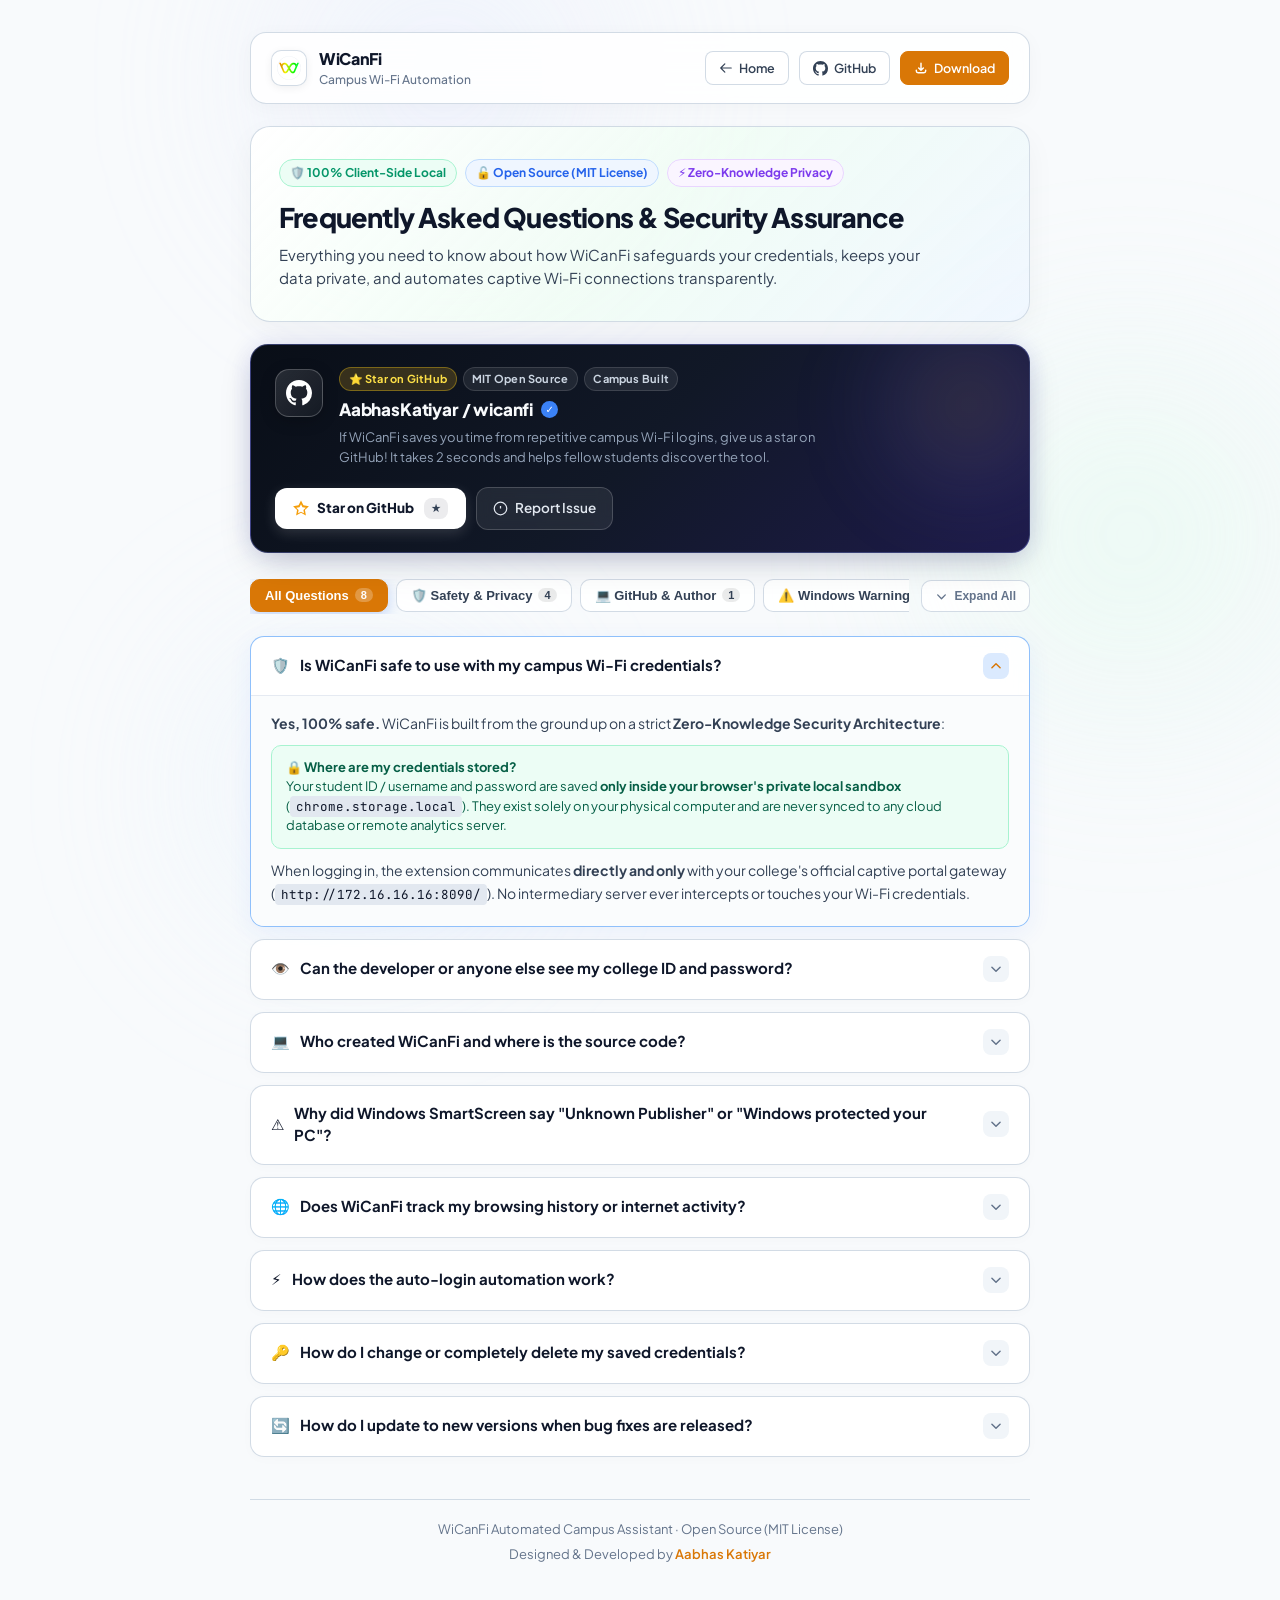
==== site/faq.html @ 965ff5bf "chore: initialize WiCanFi public showcase release and documentation" ====
<!DOCTYPE html>
<html lang="en">
<head>
  <meta charset="UTF-8">
  <meta name="viewport" content="width=device-width, initial-scale=1.0">
  <title>WiCanFi — FAQ & Security Assurance</title>
  <link rel="preconnect" href="https://fonts.googleapis.com">
  <link rel="preconnect" href="https://fonts.gstatic.com" crossorigin>
  <link href="https://fonts.googleapis.com/css2?family=Plus+Jakarta+Sans:wght@400;500;600;700;800&family=JetBrains+Mono:wght@500;600;700&display=swap" rel="stylesheet">
  <style>
    /* ─── WiCanFi Design Tokens ─────────────────────────────────────────── */
    :root {
      --bg-page: #f8fafc;
      --glass-card: rgba(255, 255, 255, 0.92);
      --glass-card-hover: rgba(255, 255, 255, 0.98);
      --border-subtle: rgba(203, 213, 225, 0.85);
      --border-highlight: rgba(148, 163, 184, 0.85);

      --text-main: #0f172a;
      --text-secondary: #334155;
      --text-muted: #64748b;
      --text-accent: #d97706;

      --accent-blue: #d97706;
      --accent-blue-hover: #b45309;
      --accent-emerald: #059669;
      --accent-emerald-light: #ecfdf5;
      --accent-emerald-border: #a7f3d0;
      
      --accent-amber: #d97706;
      --accent-amber-light: #fffbeb;
      --accent-amber-border: #fde68a;

      --font-sans: 'Plus Jakarta Sans', system-ui, -apple-system, sans-serif;
      --font-mono: 'JetBrains Mono', monospace;

      --ease-spring: cubic-bezier(0.16, 1, 0.3, 1);
      --ease-smooth: cubic-bezier(0.4, 0, 0.2, 1);
    }

    * {
      box-sizing: border-box;
      margin: 0;
      padding: 0;
    }

    body {
      font-family: var(--font-sans);
      background-color: var(--bg-page);
      color: var(--text-main);
      min-height: 100vh;
      position: relative;
      overflow-x: hidden;
      -webkit-font-smoothing: antialiased;
      line-height: 1.5;
    }

    /* Ambient Lighting Mesh */
    .ambient-glow {
      position: fixed;
      border-radius: 50%;
      filter: blur(90px);
      pointer-events: none;
      z-index: 0;
      opacity: 0.6;
    }

    .glow-top {
      width: 500px;
      height: 400px;
      top: -120px;
      left: 15%;
      background: radial-gradient(circle, rgba(224, 231, 255, 0.9) 0%, transparent 70%);
    }

    .glow-center {
      width: 540px;
      height: 440px;
      top: 35%;
      right: -120px;
      background: radial-gradient(circle, rgba(209, 250, 229, 0.75) 0%, transparent 70%);
    }

    .glow-bottom {
      width: 450px;
      height: 350px;
      bottom: -60px;
      left: 10%;
      background: radial-gradient(circle, rgba(224, 242, 254, 0.8) 0%, transparent 70%);
    }

    /* Main Container Shell */
    .faq-shell {
      position: relative;
      z-index: 1;
      max-width: 820px;
      margin: 0 auto;
      padding: 32px 20px 80px;
      display: flex;
      flex-direction: column;
      gap: 22px;
    }

    /* Glass Header */
    .glass-header {
      display: flex;
      align-items: center;
      justify-content: space-between;
      padding: 14px 20px;
      background: rgba(255, 255, 255, 0.85);
      backdrop-filter: blur(16px);
      -webkit-backdrop-filter: blur(16px);
      border: 1px solid var(--border-subtle);
      border-radius: 16px;
      box-shadow: 0 4px 20px rgba(0, 0, 0, 0.03);
    }

    .brand {
      display: flex;
      align-items: center;
      gap: 12px;
      text-decoration: none;
      color: inherit;
    }

    .logo-wrapper {
      position: relative;
      width: 36px;
      height: 36px;
      border-radius: 10px;
      background: #ffffff;
      padding: 5px;
      box-shadow: 0 2px 8px rgba(0, 0, 0, 0.06);
      border: 1px solid var(--border-subtle);
      display: flex;
      align-items: center;
      justify-content: center;
    }

    .logo-wrapper img {
      width: 100%;
      height: 100%;
      object-fit: contain;
    }

    .brand-title {
      font-size: 16px;
      font-weight: 800;
      color: var(--text-main);
      letter-spacing: -0.02em;
    }

    .brand-sub {
      font-size: 12px;
      color: var(--text-muted);
      font-weight: 500;
    }

    .header-links {
      display: flex;
      align-items: center;
      gap: 10px;
    }

    .header-btn {
      display: inline-flex;
      align-items: center;
      gap: 6px;
      padding: 7px 13px;
      border-radius: 8px;
      font-size: 12.5px;
      font-weight: 600;
      text-decoration: none;
      transition: all 0.2s var(--ease-smooth);
      background: #ffffff;
      color: var(--text-secondary);
      border: 1px solid var(--border-subtle);
    }

    .header-btn:hover {
      background: #f1f5f9;
      color: var(--text-main);
      border-color: var(--border-highlight);
    }

    .header-btn-primary {
      background: var(--accent-blue);
      color: #ffffff;
      border-color: var(--accent-blue);
    }

    .header-btn-primary:hover {
      background: var(--accent-blue-hover);
      color: #ffffff;
      border-color: var(--accent-blue-hover);
    }

    /* Hero Banner */
    .hero-banner {
      background: linear-gradient(135deg, rgba(255, 255, 255, 0.95) 0%, rgba(240, 253, 244, 0.85) 50%, rgba(239, 246, 255, 0.9) 100%);
      border: 1.5px solid var(--border-subtle);
      border-radius: 20px;
      padding: 32px 28px;
      box-shadow: 0 10px 30px rgba(0, 0, 0, 0.04);
      position: relative;
      overflow: hidden;
    }

    .hero-badge-row {
      display: flex;
      flex-wrap: wrap;
      gap: 8px;
      margin-bottom: 14px;
    }

    .pill-badge {
      display: inline-flex;
      align-items: center;
      gap: 5px;
      font-size: 12px;
      font-weight: 700;
      padding: 4px 10px;
      border-radius: 9999px;
    }

    .pill-emerald {
      background: var(--accent-emerald-light);
      color: var(--accent-emerald);
      border: 1px solid var(--accent-emerald-border);
    }

    .pill-blue {
      background: #eff6ff;
      color: #2563eb;
      border: 1px solid #bfdbfe;
    }

    .pill-purple {
      background: #faf5ff;
      color: #7c3aed;
      border: 1px solid #e9d5ff;
    }

    .hero-title {
      font-size: 27px;
      font-weight: 800;
      letter-spacing: -0.03em;
      color: var(--text-main);
      margin-bottom: 8px;
      line-height: 1.25;
    }

    .hero-desc {
      font-size: 15px;
      color: var(--text-secondary);
      line-height: 1.55;
      max-width: 660px;
    }

    /* Elevated GitHub Star Showcase Card (Top Position) */
    .github-star-card {
      position: relative;
      background: linear-gradient(135deg, #090e17 0%, #111827 50%, #1e1b4b 100%);
      color: #ffffff;
      border-radius: 18px;
      padding: 22px 24px;
      border: 1px solid rgba(129, 140, 248, 0.35);
      box-shadow: 0 12px 35px -8px rgba(15, 23, 42, 0.25), 0 0 24px rgba(99, 102, 241, 0.12);
      overflow: hidden;
      transition: all 0.3s var(--ease-smooth);
    }

    .github-star-card:hover {
      border-color: rgba(165, 180, 252, 0.55);
      box-shadow: 0 16px 40px -6px rgba(15, 23, 42, 0.3), 0 0 32px rgba(99, 102, 241, 0.22);
    }

    .gh-card-ambient {
      position: absolute;
      top: -50px;
      right: -50px;
      width: 220px;
      height: 220px;
      background: radial-gradient(circle, rgba(234, 179, 8, 0.16) 0%, rgba(99, 102, 241, 0.14) 50%, transparent 70%);
      border-radius: 50%;
      filter: blur(40px);
      pointer-events: none;
    }

    .gh-card-content {
      position: relative;
      z-index: 1;
      display: flex;
      flex-wrap: wrap;
      align-items: center;
      justify-content: space-between;
      gap: 20px;
    }

    .gh-info-side {
      display: flex;
      align-items: flex-start;
      gap: 16px;
      flex: 1 1 380px;
    }

    .gh-avatar-container {
      position: relative;
      flex-shrink: 0;
      margin-top: 2px;
    }

    .gh-avatar {
      width: 48px;
      height: 48px;
      border-radius: 14px;
      background: linear-gradient(135deg, rgba(255, 255, 255, 0.12), rgba(255, 255, 255, 0.04));
      border: 1px solid rgba(255, 255, 255, 0.22);
      display: flex;
      align-items: center;
      justify-content: center;
      box-shadow: 0 4px 16px rgba(0, 0, 0, 0.2);
      transition: transform 0.3s var(--ease-spring);
    }

    .github-star-card:hover .gh-avatar {
      transform: scale(1.06) rotate(-3deg);
    }

    .gh-details {
      display: flex;
      flex-direction: column;
      gap: 6px;
    }

    .gh-badge-strip {
      display: flex;
      flex-wrap: wrap;
      align-items: center;
      gap: 6px;
    }

    .gh-pill {
      font-size: 11px;
      font-weight: 700;
      padding: 2.5px 8.5px;
      border-radius: 9999px;
      letter-spacing: 0.02em;
    }

    .gh-pill-gold {
      background: rgba(251, 191, 36, 0.18);
      color: #fde047;
      border: 1px solid rgba(250, 204, 21, 0.35);
    }

    .gh-pill-subtle {
      background: rgba(255, 255, 255, 0.08);
      color: #cbd5e1;
      border: 1px solid rgba(255, 255, 255, 0.12);
    }

    .gh-title-row {
      display: flex;
      align-items: center;
      gap: 8px;
    }

    .gh-repo-name {
      font-size: 17px;
      font-weight: 800;
      color: #f8fafc;
      letter-spacing: -0.01em;
    }

    .gh-verified-badge {
      display: inline-flex;
      align-items: center;
      justify-content: center;
      width: 17px;
      height: 17px;
      border-radius: 50%;
      background: #3b82f6;
      color: #ffffff;
      font-size: 10px;
      font-weight: 900;
    }

    .gh-tagline {
      font-size: 13px;
      color: #94a3b8;
      line-height: 1.5;
      margin: 0;
      max-width: 500px;
    }

    .gh-actions-side {
      display: flex;
      align-items: center;
      gap: 10px;
      flex-wrap: wrap;
    }

    .gh-btn-star {
      display: inline-flex;
      align-items: center;
      gap: 8px;
      padding: 10px 18px;
      border-radius: 12px;
      font-size: 13.5px;
      font-weight: 800;
      text-decoration: none;
      background: #ffffff;
      color: #0f172a;
      box-shadow: 0 4px 14px rgba(255, 255, 255, 0.15);
      transition: all 0.25s var(--ease-smooth);
      position: relative;
    }

    .gh-btn-star .star-icon {
      color: #f59e0b;
      transition: transform 0.3s var(--ease-spring);
    }

    .gh-btn-star:hover {
      background: #fef08a;
      color: #713f12;
      transform: translateY(-2px);
      box-shadow: 0 8px 24px rgba(250, 204, 21, 0.35);
    }

    .gh-btn-star:hover .star-icon {
      transform: scale(1.25) rotate(15deg);
    }

    .star-count-badge {
      display: inline-flex;
      align-items: center;
      padding: 2px 7px;
      font-size: 11px;
      font-weight: 700;
      background: rgba(15, 23, 42, 0.08);
      color: #334155;
      border-radius: 8px;
      margin-left: 2px;
    }

    .gh-btn-secondary {
      display: inline-flex;
      align-items: center;
      gap: 7px;
      padding: 10px 16px;
      border-radius: 12px;
      font-size: 13.5px;
      font-weight: 600;
      text-decoration: none;
      background: rgba(255, 255, 255, 0.08);
      color: #e2e8f0;
      border: 1px solid rgba(255, 255, 255, 0.18);
      backdrop-filter: blur(8px);
      transition: all 0.25s var(--ease-smooth);
    }

    .gh-btn-secondary:hover {
      background: rgba(255, 255, 255, 0.16);
      color: #ffffff;
      border-color: rgba(255, 255, 255, 0.35);
      transform: translateY(-2px);
    }

    /* Filter Controls Row */
    .controls-row {
      display: flex;
      align-items: center;
      justify-content: space-between;
      gap: 12px;
      flex-wrap: wrap;
      margin-top: 4px;
    }

    .filter-bar {
      display: flex;
      align-items: center;
      gap: 8px;
      overflow-x: auto;
      padding-bottom: 2px;
      flex: 1;
      scrollbar-width: none;
      -ms-overflow-style: none;
      -webkit-overflow-scrolling: touch;
    }

    .filter-bar::-webkit-scrollbar {
      display: none;
      width: 0;
      height: 0;
    }

    .filter-chip {
      display: inline-flex;
      align-items: center;
      gap: 6px;
      padding: 8px 14px;
      border-radius: 10px;
      font-size: 13px;
      font-weight: 600;
      border: 1px solid var(--border-subtle);
      background: rgba(255, 255, 255, 0.85);
      color: var(--text-secondary);
      cursor: pointer;
      transition: all 0.2s var(--ease-smooth);
      white-space: nowrap;
      user-select: none;
    }

    .filter-chip:hover {
      background: #ffffff;
      color: var(--text-main);
      border-color: var(--border-highlight);
    }

    .filter-chip.active {
      background: var(--accent-blue);
      color: #ffffff;
      border-color: var(--accent-blue);
      box-shadow: 0 4px 14px rgba(37, 99, 235, 0.25);
    }

    .chip-count {
      font-size: 11px;
      font-weight: 700;
      padding: 1px 6px;
      border-radius: 9999px;
      background: rgba(0, 0, 0, 0.08);
      color: inherit;
    }

    .filter-chip.active .chip-count {
      background: rgba(255, 255, 255, 0.25);
      color: #ffffff;
    }

    .toggle-all-btn {
      display: inline-flex;
      align-items: center;
      gap: 6px;
      padding: 8px 13px;
      border-radius: 10px;
      font-size: 12px;
      font-weight: 600;
      border: 1px solid var(--border-subtle);
      background: rgba(255, 255, 255, 0.85);
      color: var(--text-muted);
      cursor: pointer;
      transition: all 0.2s var(--ease-smooth);
      white-space: nowrap;
      user-select: none;
    }

    .toggle-all-btn:hover {
      background: #ffffff;
      color: var(--text-main);
      border-color: var(--border-highlight);
    }

    /* FAQ Card / Accordion */
    .faq-list {
      display: flex;
      flex-direction: column;
      gap: 12px;
    }

    .faq-card {
      background: var(--glass-card);
      backdrop-filter: blur(12px);
      -webkit-backdrop-filter: blur(12px);
      border: 1px solid var(--border-subtle);
      border-radius: 14px;
      overflow: hidden;
      box-shadow: 0 2px 12px rgba(0, 0, 0, 0.02);
      transition: all 0.25s var(--ease-smooth);
    }

    .faq-card:hover {
      background: var(--glass-card-hover);
      border-color: var(--border-highlight);
      box-shadow: 0 6px 20px rgba(0, 0, 0, 0.04);
    }

    .faq-card.open {
      border-color: rgba(96, 165, 250, 0.7);
      box-shadow: 0 6px 24px rgba(37, 99, 235, 0.07);
    }

    .faq-question {
      padding: 16px 20px;
      display: flex;
      align-items: center;
      justify-content: space-between;
      gap: 16px;
      cursor: pointer;
      user-select: none;
      transition: background-color 0.2s;
    }

    .faq-question:hover {
      background: rgba(241, 245, 249, 0.5);
    }

    .faq-question:focus-visible {
      outline: 2px solid var(--accent-blue);
      outline-offset: -2px;
    }

    .faq-q-text {
      font-size: 15px;
      font-weight: 700;
      color: var(--text-main);
      display: flex;
      align-items: center;
      gap: 10px;
    }

    .faq-toggle-icon {
      width: 26px;
      height: 26px;
      border-radius: 8px;
      background: #f1f5f9;
      display: flex;
      align-items: center;
      justify-content: center;
      color: var(--text-muted);
      transition: transform 0.28s cubic-bezier(0.16, 1, 0.3, 1), background-color 0.2s, color 0.2s;
      flex-shrink: 0;
      pointer-events: none;
    }

    .faq-card.open .faq-toggle-icon {
      transform: rotate(180deg);
      background: #dbeafe;
      color: var(--accent-blue);
    }

    .faq-answer {
      max-height: 0;
      overflow: hidden;
      opacity: 0;
      transition: max-height 0.35s cubic-bezier(0.4, 0, 0.2, 1), opacity 0.25s ease;
      background: rgba(248, 250, 252, 0.65);
      border-top: 1px solid transparent;
    }

    .faq-card.open .faq-answer {
      max-height: 1200px;
      opacity: 1;
      border-top-color: rgba(226, 232, 240, 0.85);
    }

    .faq-answer-inner {
      padding: 16px 20px 20px;
      font-size: 14px;
      color: var(--text-secondary);
      line-height: 1.65;
      display: flex;
      flex-direction: column;
      gap: 10px;
    }

    .faq-answer-inner p {
      margin-bottom: 0;
    }

    .faq-answer-inner code {
      font-family: var(--font-mono);
      font-size: 12.5px;
      background: #e2e8f0;
      padding: 2px 6px;
      border-radius: 4px;
      color: #0f172a;
    }

    .highlight-box {
      border-radius: 10px;
      padding: 12px 14px;
      font-size: 13px;
      line-height: 1.5;
    }

    .highlight-emerald {
      background: #ecfdf5;
      border: 1px solid #a7f3d0;
      color: #065f46;
    }

    .highlight-blue {
      background: #eff6ff;
      border: 1px solid #bfdbfe;
      color: #1e40af;
    }

    .highlight-amber {
      background: #fffbeb;
      border: 1px solid #fde68a;
      color: #92400e;
    }

    /* Footer */
    .faq-footer {
      text-align: center;
      font-size: 13px;
      color: var(--text-muted);
      margin-top: 20px;
      padding-top: 20px;
      border-top: 1px solid var(--border-subtle);
      display: flex;
      flex-direction: column;
      gap: 6px;
      align-items: center;
    }

    .faq-footer a {
      color: var(--accent-blue);
      text-decoration: none;
      font-weight: 600;
    }

    .faq-footer a:hover {
      text-decoration: underline;
    }
  </style>
</head>
<body>
  <!-- Ambient Atmosphere -->
  <div class="ambient-glow glow-top"></div>
  <div class="ambient-glow glow-center"></div>
  <div class="ambient-glow glow-bottom"></div>

  <div class="faq-shell">
    
    <!-- Top Header -->
    <header class="glass-header">
      <a href="/" class="brand" title="WiCanFi Home">
        <div class="logo-wrapper">
          <img src="icons/icon48.png" alt="WiCanFi Logo" id="hdrLogo" onerror="this.src='icons/icon48.png'">
        </div>
        <div>
          <div class="brand-title">WiCanFi</div>
          <div class="brand-sub">Campus Wi-Fi Automation</div>
        </div>
      </a>

      <div class="header-links">
        <a href="/" class="header-btn" title="Back to WiCanFi Homepage">
          <svg width="14" height="14" fill="none" stroke="currentColor" stroke-width="2" viewBox="0 0 24 24"><path stroke-linecap="round" stroke-linejoin="round" d="M10 19l-7-7m0 0l7-7m-7 7h18"/></svg>
          <span>Home</span>
        </a>
        <a href="https://github.com/AabhasKatiyar/wicanfi" target="_blank" rel="noopener noreferrer" class="header-btn" title="View Source on GitHub">
          <svg width="15" height="15" fill="currentColor" viewBox="0 0 24 24"><path d="M12 0C5.37 0 0 5.37 0 12c0 5.31 3.435 9.795 8.205 11.385.6.105.825-.255.825-.57 0-.285-.015-1.23-.015-2.235-3.015.555-3.795-.735-4.035-1.41-.135-.345-.72-1.41-1.23-1.695-.42-.225-1.02-.78-.015-.795.945-.015 1.62.87 1.845 1.23 1.08 1.815 2.805 1.305 3.495.99.105-.78.42-1.305.765-1.605-2.67-.3-5.46-1.335-5.46-5.925 0-1.305.465-2.385 1.23-3.225-.12-.3-.54-1.53.12-3.18 0 0 1.005-.315 3.3 1.23.96-.27 1.98-.405 3-.405s2.04.135 3 .405c2.295-1.56 3.3-1.23 3.3-1.23.66 1.65.24 2.88.12 3.18.765.84 1.23 1.905 1.23 3.225 0 4.605-2.805 5.625-5.475 5.925.435.375.81 1.095.81 2.22 0 1.605-.015 2.895-.015 3.3 0 .315.225.69.825.57A12.02 12.02 0 0024 12c0-6.63-5.37-12-12-12z"/></svg>
          <span>GitHub</span>
        </a>
        <a href="/WiCanFi-Extension.zip" download="WiCanFi-Extension.zip" class="header-btn header-btn-primary" title="Download WiCanFi Extension (.zip)">
          <svg width="14" height="14" fill="none" stroke="currentColor" stroke-width="2.5" viewBox="0 0 24 24"><path stroke-linecap="round" stroke-linejoin="round" d="M4 16v1a3 3 0 003 3h10a3 3 0 003-3v-1m-4-4l-4 4m0 0l-4-4m4 4V4"/></svg>
          <span>Download</span>
        </a>
      </div>
    </header>

    <!-- Hero Card -->
    <section class="hero-banner">
      <div class="hero-badge-row">
        <span class="pill-badge pill-emerald">🛡️ 100% Client-Side Local</span>
        <span class="pill-badge pill-blue">🔓 Open Source (MIT License)</span>
        <span class="pill-badge pill-purple">⚡ Zero-Knowledge Privacy</span>
      </div>
      <h1 class="hero-title">Frequently Asked Questions &amp; Security Assurance</h1>
      <p class="hero-desc">
        Everything you need to know about how WiCanFi safeguards your credentials, keeps your data private, and automates captive Wi-Fi connections transparently.
      </p>
    </section>

    <!-- Elevated GitHub Star Showcase Card (Top Position) -->
    <section class="github-star-card" id="githubStarCard">
      <div class="gh-card-ambient"></div>
      <div class="gh-card-content">
        <div class="gh-info-side">
          <div class="gh-avatar-container">
            <div class="gh-avatar">
              <svg width="26" height="26" fill="#ffffff" viewBox="0 0 24 24"><path d="M12 0C5.37 0 0 5.37 0 12c0 5.31 3.435 9.795 8.205 11.385.6.105.825-.255.825-.57 0-.285-.015-1.23-.015-2.235-3.015.555-3.795-.735-4.035-1.41-.135-.345-.72-1.41-1.23-1.695-.42-.225-1.02-.78-.015-.795.945-.015 1.62.87 1.845 1.23 1.08 1.815 2.805 1.305 3.495.99.105-.78.42-1.305.765-1.605-2.67-.3-5.46-1.335-5.46-5.925 0-1.305.465-2.385 1.23-3.225-.12-.3-.54-1.53.12-3.18 0 0 1.005-.315 3.3 1.23.96-.27 1.98-.405 3-.405s2.04.135 3 .405c2.295-1.56 3.3-1.23 3.3-1.23.66 1.65.24 2.88.12 3.18.765.84 1.23 1.905 1.23 3.225 0 4.605-2.805 5.625-5.475 5.925.435.375.81 1.095.81 2.22 0 1.605-.015 2.895-.015 3.3 0 .315.225.69.825.57A12.02 12.02 0 0024 12c0-6.63-5.37-12-12-12z"/></svg>
            </div>
          </div>
          <div class="gh-details">
            <div class="gh-badge-strip">
              <span class="gh-pill gh-pill-gold">⭐ Star on GitHub</span>
              <span class="gh-pill gh-pill-subtle">MIT Open Source</span>
              <span class="gh-pill gh-pill-subtle">Campus Built</span>
            </div>
            <div class="gh-title-row">
              <span class="gh-repo-name">AabhasKatiyar / wicanfi</span>
              <span class="gh-verified-badge" title="Official Repository">✓</span>
            </div>
            <p class="gh-tagline">
              If WiCanFi saves you time from repetitive campus Wi-Fi logins, give us a star on GitHub! It takes 2 seconds and helps fellow students discover the tool.
            </p>
          </div>
        </div>

        <div class="gh-actions-side">
          <a href="https://github.com/AabhasKatiyar/wicanfi" target="_blank" rel="noopener noreferrer" class="gh-btn-star" id="btnStarGithub" title="Star AabhasKatiyar/wicanfi on GitHub">
            <svg class="star-icon" width="16" height="16" fill="currentColor" viewBox="0 0 24 24"><path d="M12 .587l3.668 7.431 8.2 1.192-5.934 5.784 1.399 8.165-7.333-3.856-7.333 3.856 1.399-8.165-5.934-5.784 8.2-1.192zm0 5.702l-2.223 4.505-4.972.723 3.598 3.507-.848 4.951 4.445-2.338 4.445 2.338-.848-4.951 3.598-3.507-4.972-.723z"/></svg>
            <span class="star-btn-label">Star on GitHub</span>
            <span class="star-count-badge" id="ghStarCount">★</span>
          </a>

          <a href="https://github.com/AabhasKatiyar/wicanfi/issues" target="_blank" rel="noopener noreferrer" class="gh-btn-secondary" id="btnReportIssue" title="Report a Bug or Suggest a Feature">
            <svg width="15" height="15" fill="none" stroke="currentColor" stroke-width="2" viewBox="0 0 24 24"><circle cx="12" cy="12" r="10"></circle><line x1="12" y1="8" x2="12" y2="12"></line><line x1="12" y1="16" x2="12.01" y2="16"></line></svg>
            <span>Report Issue</span>
          </a>
        </div>
      </div>
    </section>

    <!-- Quick Filter Chips & Global Controls -->
    <div class="controls-row">
      <div class="filter-bar" role="tablist" aria-label="Question Categories">
        <button type="button" class="filter-chip active" data-filter="all" role="tab" aria-selected="true">
          <span>All Questions</span>
          <span class="chip-count">8</span>
        </button>
        <button type="button" class="filter-chip" data-filter="safety" role="tab" aria-selected="false">
          <span>🛡️ Safety &amp; Privacy</span>
          <span class="chip-count">4</span>
        </button>
        <button type="button" class="filter-chip" data-filter="github" role="tab" aria-selected="false">
          <span>💻 GitHub &amp; Author</span>
          <span class="chip-count">1</span>
        </button>
        <button type="button" class="filter-chip" data-filter="windows" role="tab" aria-selected="false">
          <span>⚠️ Windows Warnings</span>
          <span class="chip-count">2</span>
        </button>
        <button type="button" class="filter-chip" data-filter="automation" role="tab" aria-selected="false">
          <span>⚡ How It Works</span>
          <span class="chip-count">1</span>
        </button>
      </div>

      <button type="button" class="toggle-all-btn" id="toggleAllBtn" title="Toggle Expand or Collapse all questions">
        <svg width="13" height="13" fill="none" stroke="currentColor" stroke-width="2.5" viewBox="0 0 24 24"><path stroke-linecap="round" stroke-linejoin="round" d="M19 9l-7 7-7-7"/></svg>
        <span>Expand All</span>
      </button>
    </div>

    <!-- FAQ Accordion Stack -->
    <main class="faq-list" id="faqAccordion">

      <!-- Q1: Safety & Privacy -->
      <article class="faq-card open" data-category="safety">
        <div class="faq-question">
          <div class="faq-q-text">
            <span>🛡️</span>
            <span>Is WiCanFi safe to use with my campus Wi-Fi credentials?</span>
          </div>
          <div class="faq-toggle-icon">
            <svg width="14" height="14" fill="none" stroke="currentColor" stroke-width="2.5" viewBox="0 0 24 24"><path stroke-linecap="round" stroke-linejoin="round" d="M19 9l-7 7-7-7"/></svg>
          </div>
        </div>
        <div class="faq-answer">
          <div class="faq-answer-inner">
            <p><strong>Yes, 100% safe.</strong> WiCanFi is built from the ground up on a strict <strong>Zero-Knowledge Security Architecture</strong>:</p>
            <div class="highlight-box highlight-emerald">
              <strong>🔒 Where are my credentials stored?</strong><br>
              Your student ID / username and password are saved <strong>only inside your browser's private local sandbox</strong> (<code>chrome.storage.local</code>). They exist solely on your physical computer and are never synced to any cloud database or remote analytics server.
            </div>
            <p>
              When logging in, the extension communicates <strong>directly and only</strong> with your college's official captive portal gateway (<code>http://172.16.16.16:8090/</code>). No intermediary server ever intercepts or touches your Wi-Fi credentials.
            </p>
          </div>
        </div>
      </article>

      <!-- Q2: Can Anyone Else See My Password -->
      <article class="faq-card" data-category="safety">
        <div class="faq-question">
          <div class="faq-q-text">
            <span>👁️</span>
            <span>Can the developer or anyone else see my college ID and password?</span>
          </div>
          <div class="faq-toggle-icon">
            <svg width="14" height="14" fill="none" stroke="currentColor" stroke-width="2.5" viewBox="0 0 24 24"><path stroke-linecap="round" stroke-linejoin="round" d="M19 9l-7 7-7-7"/></svg>
          </div>
        </div>
        <div class="faq-answer">
          <div class="faq-answer-inner">
            <p><strong>No, absolutely not.</strong> Neither the developer, the college administration, nor any third party can see your saved password.</p>
            <p>
              WiCanFi contains <strong>zero backend database tracking for passwords</strong>. You can inspect the source code in Notepad or open Chrome DevTools (press <code>F12</code> ➔ Network tab) during a Wi-Fi login: you will observe that credentials are exchanged directly between your browser and the local campus gateway.
            </p>
          </div>
        </div>
      </article>

      <!-- Q3: GitHub & Author -->
      <article class="faq-card" data-category="github">
        <div class="faq-question">
          <div class="faq-q-text">
            <span>💻</span>
            <span>Who created WiCanFi and where is the source code?</span>
          </div>
          <div class="faq-toggle-icon">
            <svg width="14" height="14" fill="none" stroke="currentColor" stroke-width="2.5" viewBox="0 0 24 24"><path stroke-linecap="round" stroke-linejoin="round" d="M19 9l-7 7-7-7"/></svg>
          </div>
        </div>
        <div class="faq-answer">
          <div class="faq-answer-inner">
            <p>
              WiCanFi was created by <strong>Aabhas Katiyar</strong> as a public, open-source campus utility to solve the daily frustration of Wi-Fi session timeouts during classes, tests, and labs.
            </p>
            <div class="highlight-box highlight-blue">
              <strong>🔗 Official GitHub Repository:</strong><br>
              <a href="https://github.com/AabhasKatiyar/wicanfi" target="_blank" style="color: #1e40af; font-weight: 700; text-decoration: underline;">https://github.com/AabhasKatiyar/wicanfi</a><br>
              <span style="font-size: 12.5px; color: #475569;">Author Profile: <a href="https://github.com/AabhasKatiyar" target="_blank" style="color: #2563eb;">@AabhasKatiyar</a></span>
            </div>
            <p>
              The project is released under the <strong>MIT License</strong>. That means it is free forever, completely transparent, non-commercial, and open for community audit and contributions.
            </p>
          </div>
        </div>
      </article>

      <!-- Q4: Windows SmartScreen -->
      <article class="faq-card" data-category="windows">
        <div class="faq-question">
          <div class="faq-q-text">
            <span>⚠️</span>
            <span>Why did Windows SmartScreen say "Unknown Publisher" or "Windows protected your PC"?</span>
          </div>
          <div class="faq-toggle-icon">
            <svg width="14" height="14" fill="none" stroke="currentColor" stroke-width="2.5" viewBox="0 0 24 24"><path stroke-linecap="round" stroke-linejoin="round" d="M19 9l-7 7-7-7"/></svg>
          </div>
        </div>
        <div class="faq-answer">
          <div class="faq-answer-inner">
            <p>
              When running <code>Update-Windows.bat</code>, Windows Defender SmartScreen shows this prompt for two harmless technical reasons:
            </p>
            <ul style="margin-left: 20px; display: flex; flex-direction: column; gap: 6px;">
              <li><strong>Batch files cannot be signed:</strong> <code>.bat</code> scripts are plain text files. Microsoft's Authenticode digital signing technology only works on binary <code>.exe</code> or PowerShell files, not batch scripts.</li>
              <li><strong>$500/year Corporate Certificate Fee:</strong> To prevent the "Unknown Publisher" prompt, Microsoft requires an Extended Validation (EV) certificate that costs $400–$600 per year and requires incorporation paperwork. Non-profit student projects do not buy corporate enterprise contracts.</li>
            </ul>
            <div class="highlight-box highlight-emerald">
              <strong>⚡ How to run safely in 1 second:</strong><br>
              On the blue "Windows protected your PC" screen, click <strong>"More info"</strong>, then click <strong>"Run anyway"</strong>.<br>
              The updater immediately strips the web mark from all files so subsequent runs never trigger SmartScreen again!
            </div>
          </div>
        </div>
      </article>

      <!-- Q5: Browsing History -->
      <article class="faq-card" data-category="safety">
        <div class="faq-question">
          <div class="faq-q-text">
            <span>🌐</span>
            <span>Does WiCanFi track my browsing history or internet activity?</span>
          </div>
          <div class="faq-toggle-icon">
            <svg width="14" height="14" fill="none" stroke="currentColor" stroke-width="2.5" viewBox="0 0 24 24"><path stroke-linecap="round" stroke-linejoin="round" d="M19 9l-7 7-7-7"/></svg>
          </div>
        </div>
        <div class="faq-answer">
          <div class="faq-answer-inner">
            <p><strong>Never.</strong> WiCanFi only checks whether your device is logged into campus Wi-Fi.</p>
            <p>
              Its Chrome Manifest V3 permissions are strictly scoped to college portal domains (<code>http://172.16.16.16:8090/*</code>) and Google's standard 204 connectivity endpoint. It does not possess permissions to monitor websites you visit, inspect search queries, or view personal traffic.
            </p>
          </div>
        </div>
      </article>

      <!-- Q6: Automation Details -->
      <article class="faq-card" data-category="automation">
        <div class="faq-question">
          <div class="faq-q-text">
            <span>⚡</span>
            <span>How does the auto-login automation work?</span>
          </div>
          <div class="faq-toggle-icon">
            <svg width="14" height="14" fill="none" stroke="currentColor" stroke-width="2.5" viewBox="0 0 24 24"><path stroke-linecap="round" stroke-linejoin="round" d="M19 9l-7 7-7-7"/></svg>
          </div>
        </div>
        <div class="faq-answer">
          <div class="faq-answer-inner">
            <p>Here is what happens behind the scenes in milliseconds:</p>
            <ol style="margin-left: 20px; display: flex; flex-direction: column; gap: 6px;">
              <li>When your laptop joins campus Wi-Fi (e.g. TAGORE, APJ, etc.), the network controller intercepts traffic and sends a captive portal redirect.</li>
              <li>WiCanFi's background worker detects the gateway within <strong>800 milliseconds</strong>.</li>
              <li>It submits an authenticated HTTP request using your locally saved credentials directly to the gateway's login API (mode 191/192).</li>
              <li>Once the campus server replies with a successful session token, the portal tab is automatically closed to keep your browser clutter-free!</li>
            </ol>
          </div>
        </div>
      </article>

      <!-- Q7: Credentials Management -->
      <article class="faq-card" data-category="safety">
        <div class="faq-question">
          <div class="faq-q-text">
            <span>🔑</span>
            <span>How do I change or completely delete my saved credentials?</span>
          </div>
          <div class="faq-toggle-icon">
            <svg width="14" height="14" fill="none" stroke="currentColor" stroke-width="2.5" viewBox="0 0 24 24"><path stroke-linecap="round" stroke-linejoin="round" d="M19 9l-7 7-7-7"/></svg>
          </div>
        </div>
        <div class="faq-answer">
          <div class="faq-answer-inner">
            <p>You have full, instant control over your data at all times:</p>
            <p>
              Click the <strong>⚙ Settings</strong> gear icon in the extension popup. From the Settings Hub, you can change your student ID/password, toggle Auto-Login off, or click <strong>"Clear Saved Credentials"</strong> to instantly delete all saved data from your browser.
            </p>
          </div>
        </div>
      </article>

      <!-- Q8: Updating Extension -->
      <article class="faq-card" data-category="windows">
        <div class="faq-question">
          <div class="faq-q-text">
            <span>🔄</span>
            <span>How do I update to new versions when bug fixes are released?</span>
          </div>
          <div class="faq-toggle-icon">
            <svg width="14" height="14" fill="none" stroke="currentColor" stroke-width="2.5" viewBox="0 0 24 24"><path stroke-linecap="round" stroke-linejoin="round" d="M19 9l-7 7-7-7"/></svg>
          </div>
        </div>
        <div class="faq-answer">
          <div class="faq-answer-inner">
            <p>Updating takes less than 10 seconds:</p>
            <ol style="margin-left: 20px; display: flex; flex-direction: column; gap: 6px;">
              <li>Click the <strong>⤓ Download / Check for Updates</strong> icon in the extension header.</li>
              <li>If a new version is detected, click <strong>[ Update Now ]</strong> or run <code>Update-Windows.bat</code>.</li>
              <li>Go to <code>chrome://extensions</code> (or <code>edge://extensions</code>) and click the circular <strong>Reload (↻)</strong> icon on the WiCanFi card.</li>
            </ol>
          </div>
        </div>
      </article>

    </main>

    <!-- Footer -->
    <footer class="faq-footer">
      <div>WiCanFi Automated Campus Assistant · Open Source (MIT License)</div>
      <div>Designed &amp; Developed by <a href="https://github.com/AabhasKatiyar" target="_blank" rel="noopener noreferrer">Aabhas Katiyar</a></div>
    </footer>

  </div>

  <script src="faq.js"></script>
</body>
</html>
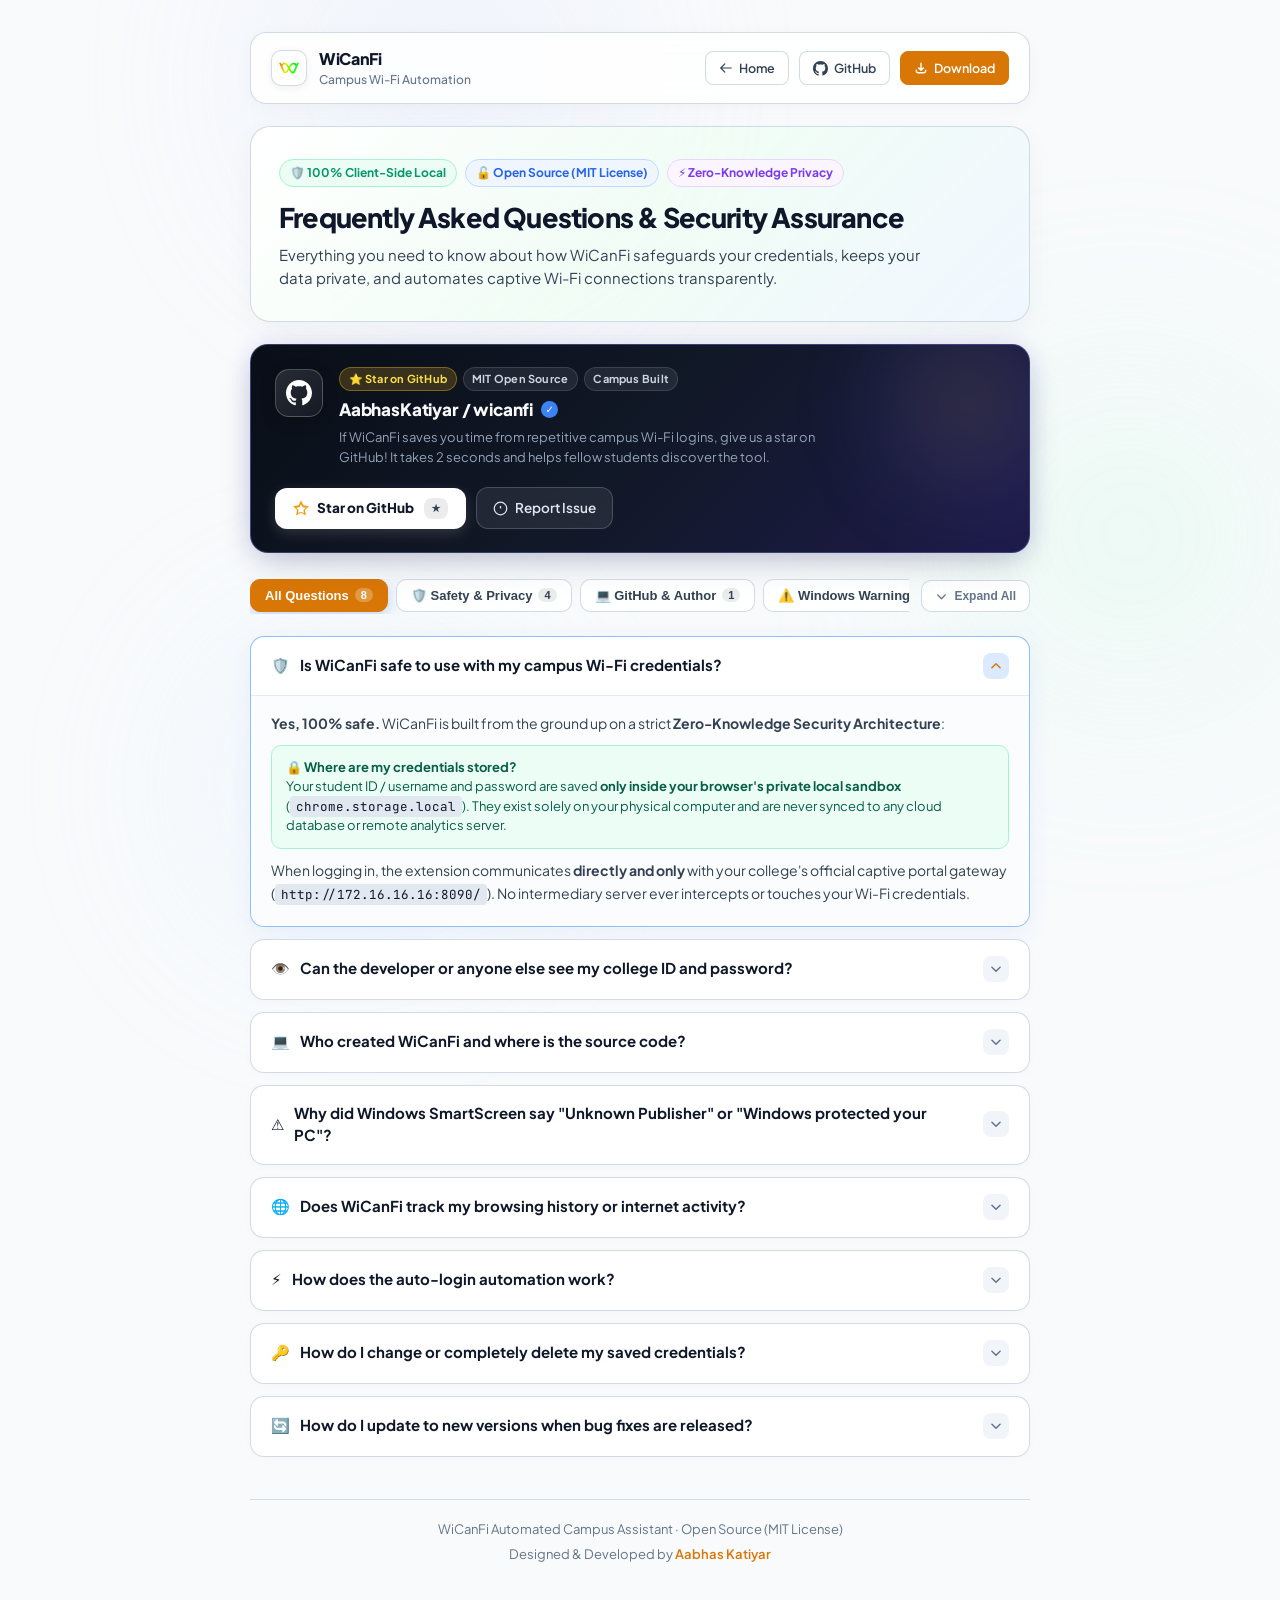
==== commit dbdb5421: "chore: initialize WiCanFi public showcase release and documentation" ====
--- a/site/faq.html
+++ b/site/faq.html
@@ -754,7 +754,7 @@
           <svg width="14" height="14" fill="none" stroke="currentColor" stroke-width="2" viewBox="0 0 24 24"><path stroke-linecap="round" stroke-linejoin="round" d="M10 19l-7-7m0 0l7-7m-7 7h18"/></svg>
           <span>Home</span>
         </a>
-        <a href="https://github.com/AabhasKatiyar/wicanfi" target="_blank" rel="noopener noreferrer" class="header-btn" title="View Source on GitHub">
+        <a href="https://github.com/AabhasKatiyar/wicanfi-platform" target="_blank" rel="noopener noreferrer" class="header-btn" title="View Source on GitHub">
           <svg width="15" height="15" fill="currentColor" viewBox="0 0 24 24"><path d="M12 0C5.37 0 0 5.37 0 12c0 5.31 3.435 9.795 8.205 11.385.6.105.825-.255.825-.57 0-.285-.015-1.23-.015-2.235-3.015.555-3.795-.735-4.035-1.41-.135-.345-.72-1.41-1.23-1.695-.42-.225-1.02-.78-.015-.795.945-.015 1.62.87 1.845 1.23 1.08 1.815 2.805 1.305 3.495.99.105-.78.42-1.305.765-1.605-2.67-.3-5.46-1.335-5.46-5.925 0-1.305.465-2.385 1.23-3.225-.12-.3-.54-1.53.12-3.18 0 0 1.005-.315 3.3 1.23.96-.27 1.98-.405 3-.405s2.04.135 3 .405c2.295-1.56 3.3-1.23 3.3-1.23.66 1.65.24 2.88.12 3.18.765.84 1.23 1.905 1.23 3.225 0 4.605-2.805 5.625-5.475 5.925.435.375.81 1.095.81 2.22 0 1.605-.015 2.895-.015 3.3 0 .315.225.69.825.57A12.02 12.02 0 0024 12c0-6.63-5.37-12-12-12z"/></svg>
           <span>GitHub</span>
         </a>
@@ -805,13 +805,13 @@
         </div>
 
         <div class="gh-actions-side">
-          <a href="https://github.com/AabhasKatiyar/wicanfi" target="_blank" rel="noopener noreferrer" class="gh-btn-star" id="btnStarGithub" title="Star AabhasKatiyar/wicanfi on GitHub">
+          <a href="https://github.com/AabhasKatiyar/wicanfi-platform" target="_blank" rel="noopener noreferrer" class="gh-btn-star" id="btnStarGithub" title="Star AabhasKatiyar/wicanfi on GitHub">
             <svg class="star-icon" width="16" height="16" fill="currentColor" viewBox="0 0 24 24"><path d="M12 .587l3.668 7.431 8.2 1.192-5.934 5.784 1.399 8.165-7.333-3.856-7.333 3.856 1.399-8.165-5.934-5.784 8.2-1.192zm0 5.702l-2.223 4.505-4.972.723 3.598 3.507-.848 4.951 4.445-2.338 4.445 2.338-.848-4.951 3.598-3.507-4.972-.723z"/></svg>
             <span class="star-btn-label">Star on GitHub</span>
             <span class="star-count-badge" id="ghStarCount">★</span>
           </a>
 
-          <a href="https://github.com/AabhasKatiyar/wicanfi/issues" target="_blank" rel="noopener noreferrer" class="gh-btn-secondary" id="btnReportIssue" title="Report a Bug or Suggest a Feature">
+          <a href="https://github.com/AabhasKatiyar/wicanfi-platform/issues" target="_blank" rel="noopener noreferrer" class="gh-btn-secondary" id="btnReportIssue" title="Report a Bug or Suggest a Feature">
             <svg width="15" height="15" fill="none" stroke="currentColor" stroke-width="2" viewBox="0 0 24 24"><circle cx="12" cy="12" r="10"></circle><line x1="12" y1="8" x2="12" y2="12"></line><line x1="12" y1="16" x2="12.01" y2="16"></line></svg>
             <span>Report Issue</span>
           </a>
@@ -917,7 +917,7 @@
             </p>
             <div class="highlight-box highlight-blue">
               <strong>🔗 Official GitHub Repository:</strong><br>
-              <a href="https://github.com/AabhasKatiyar/wicanfi" target="_blank" style="color: #1e40af; font-weight: 700; text-decoration: underline;">https://github.com/AabhasKatiyar/wicanfi</a><br>
+              <a href="https://github.com/AabhasKatiyar/wicanfi-platform" target="_blank" style="color: #1e40af; font-weight: 700; text-decoration: underline;">https://github.com/AabhasKatiyar/wicanfi-platform</a><br>
               <span style="font-size: 12.5px; color: #475569;">Author Profile: <a href="https://github.com/AabhasKatiyar" target="_blank" style="color: #2563eb;">@AabhasKatiyar</a></span>
             </div>
             <p>
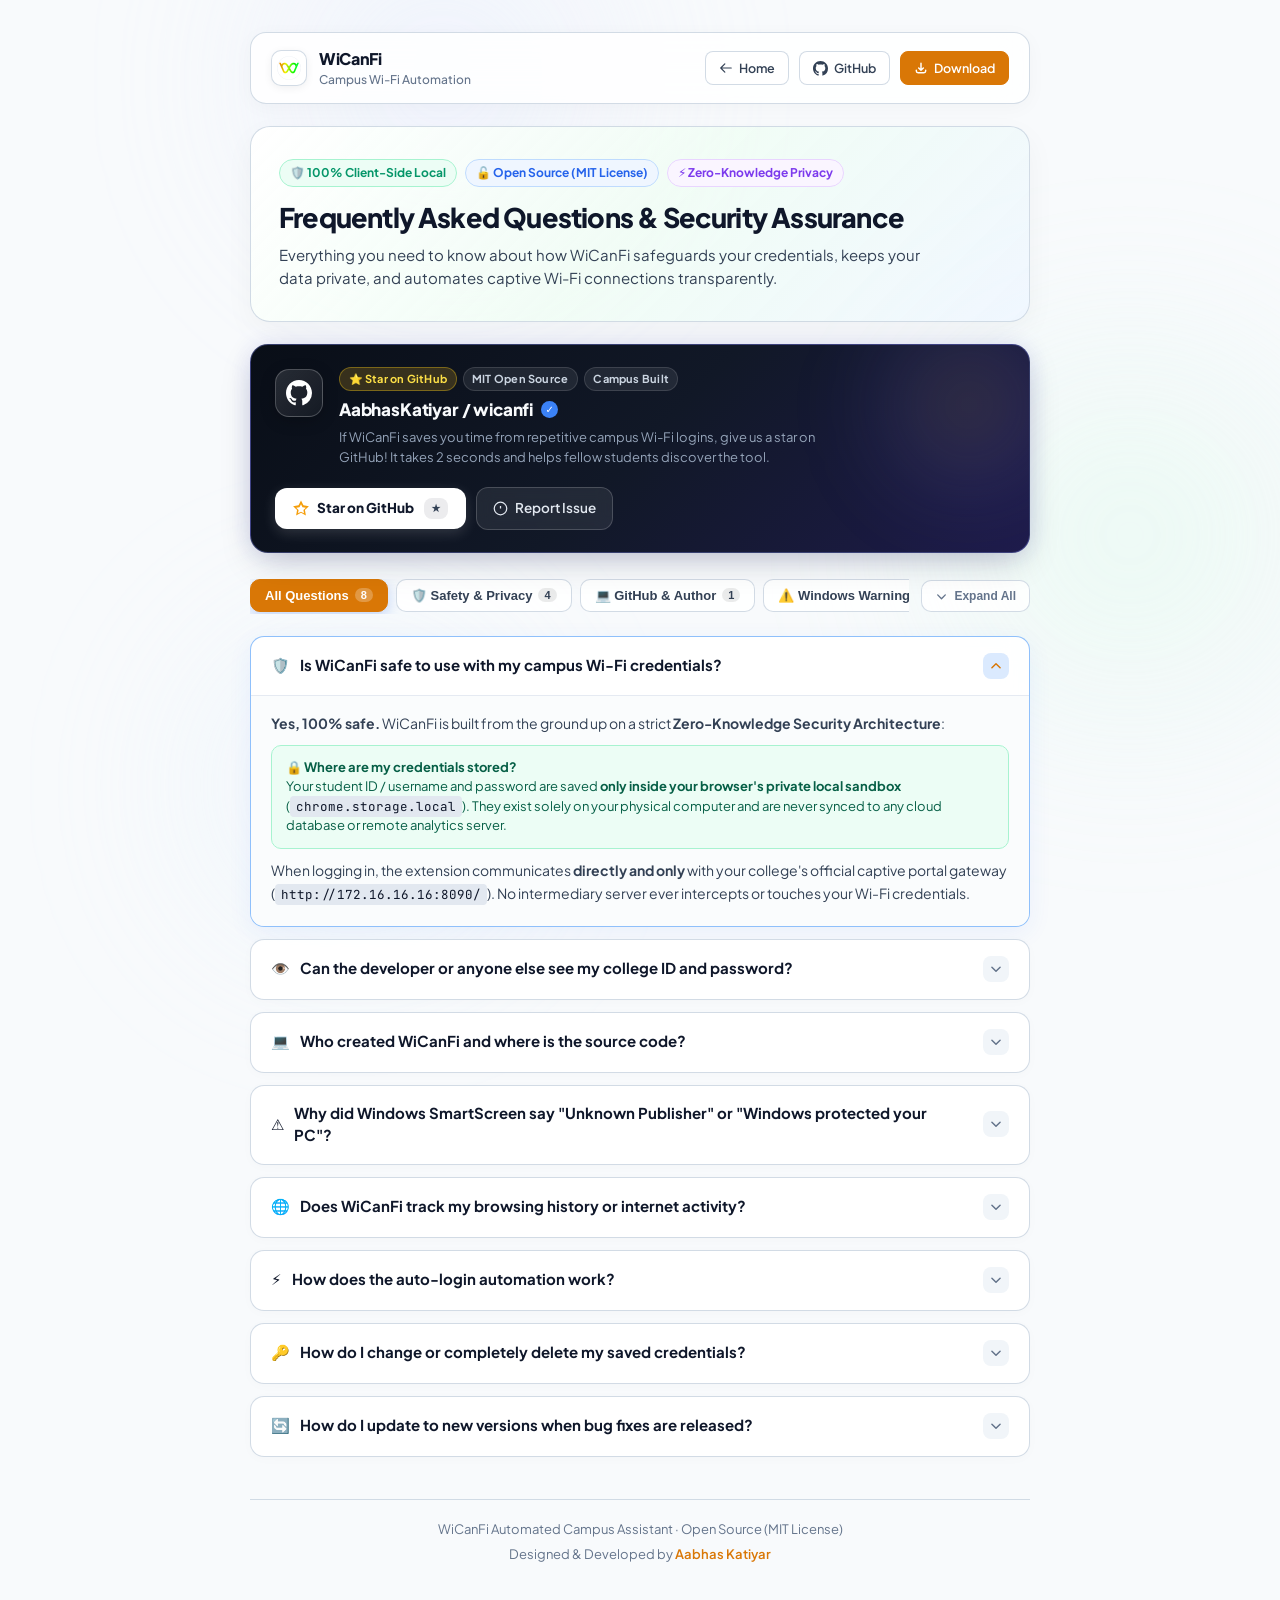
==== commit 7b78dcd7: "chore: initialize WiCanFi public showcase release and documentation" ====
--- a/site/faq.html
+++ b/site/faq.html
@@ -3,10 +3,126 @@
 <head>
   <meta charset="UTF-8">
   <meta name="viewport" content="width=device-width, initial-scale=1.0">
-  <title>WiCanFi — FAQ & Security Assurance</title>
+  
+  <!-- Primary Meta Tags -->
+  <title>WiCanFi — FAQ & Security Assurance | Zero-Knowledge Privacy</title>
+  <meta name="title" content="WiCanFi — FAQ & Security Assurance | Zero-Knowledge Privacy">
+  <meta name="description" content="Frequently Asked Questions and Security Architecture for WiCanFi. Learn how student Wi-Fi credentials are kept strictly in your local device with zero passwords in cloud.">
+  <meta name="keywords" content="wicanfi faq, campus wifi security, captive portal auto login safe, student wifi privacy, aabhas katiyar">
+  <meta name="author" content="Aabhas Katiyar">
+  <meta name="robots" content="index, follow, max-image-preview:large, max-snippet:-1, max-video-preview:-1">
+  <meta name="googlebot" content="index, follow">
+  <link rel="canonical" href="https://wicanfi.pages.dev/faq.html">
+
+  <!-- Theme Color & Mobile App Experience -->
+  <meta name="theme-color" content="#d97706">
+  <meta name="msapplication-TileColor" content="#d97706">
+  <meta name="application-name" content="WiCanFi FAQ">
+  <meta name="apple-mobile-web-app-title" content="WiCanFi FAQ">
+  <link rel="manifest" href="site.webmanifest">
+
+  <!-- Open Graph / Facebook -->
+  <meta property="og:type" content="article">
+  <meta property="og:site_name" content="WiCanFi">
+  <meta property="og:locale" content="en_US">
+  <meta property="og:url" content="https://wicanfi.pages.dev/faq.html">
+  <meta property="og:title" content="WiCanFi — FAQ & Security Assurance">
+  <meta property="og:description" content="Detailed security breakdown of WiCanFi. Zero passwords in cloud, 100% local device storage, MIT open-source transparency.">
+  <meta property="og:image" content="https://wicanfi.pages.dev/assets/wicanfi_logo.png">
+  <meta property="og:image:width" content="512">
+  <meta property="og:image:height" content="512">
+  <meta property="og:image:alt" content="WiCanFi Security and Privacy FAQ">
+
+  <!-- Twitter Card -->
+  <meta name="twitter:card" content="summary">
+  <meta name="twitter:url" content="https://wicanfi.pages.dev/faq.html">
+  <meta name="twitter:title" content="WiCanFi — FAQ & Security Assurance">
+  <meta name="twitter:description" content="Student Wi-Fi credentials stay 100% local. Zero cloud databases. Full open-source auditability.">
+  <meta name="twitter:image" content="https://wicanfi.pages.dev/assets/wicanfi_logo.png">
+  <meta name="twitter:creator" content="@AabhasKatiyar">
+
+  <!-- Favicons -->
+  <link rel="icon" type="image/png" sizes="48x48" href="icons/icon48.png">
+  <link rel="apple-touch-icon" href="icons/icon128.png">
+
+  <!-- Typography -->
   <link rel="preconnect" href="https://fonts.googleapis.com">
   <link rel="preconnect" href="https://fonts.gstatic.com" crossorigin>
   <link href="https://fonts.googleapis.com/css2?family=Plus+Jakarta+Sans:wght@400;500;600;700;800&family=JetBrains+Mono:wght@500;600;700&display=swap" rel="stylesheet">
+
+  <!-- FAQPage Structured Data (JSON-LD for Google Rich Snippets) -->
+  <script type="application/ld+json">
+  {
+    "@context": "https://schema.org",
+    "@type": "FAQPage",
+    "mainEntity": [
+      {
+        "@type": "Question",
+        "name": "Is WiCanFi safe to use with my campus Wi-Fi credentials?",
+        "acceptedAnswer": {
+          "@type": "Answer",
+          "text": "Yes, 100% safe. WiCanFi is built from the ground up on a strict Zero-Knowledge Security Architecture. Your student ID and password are saved only inside your browser's private local sandbox (chrome.storage.local). They exist solely on your physical computer and are never synced to any cloud database or remote analytics server."
+        }
+      },
+      {
+        "@type": "Question",
+        "name": "Can the developer or anyone else see my college ID and password?",
+        "acceptedAnswer": {
+          "@type": "Answer",
+          "text": "No, absolutely not. Neither the developer, the college administration, nor any third party can see your saved password. WiCanFi contains zero backend database tracking for passwords. Credentials are exchanged directly between your browser and the local campus gateway."
+        }
+      },
+      {
+        "@type": "Question",
+        "name": "Who created WiCanFi and where is the source code?",
+        "acceptedAnswer": {
+          "@type": "Answer",
+          "text": "WiCanFi was created by Aabhas Katiyar as a public, open-source campus utility. The official repository is available on GitHub at https://github.com/AabhasKatiyar/wicanfi-platform under the MIT License."
+        }
+      },
+      {
+        "@type": "Question",
+        "name": "Why did Windows SmartScreen say Unknown Publisher or Windows protected your PC?",
+        "acceptedAnswer": {
+          "@type": "Answer",
+          "text": "When running Update-Windows.bat, Windows Defender SmartScreen shows this prompt because batch files (.bat) cannot be digitally signed with binary Authenticode signatures, and enterprise EV certificates cost $500/year. You can safely click 'More info' and 'Run anyway'."
+        }
+      },
+      {
+        "@type": "Question",
+        "name": "Does WiCanFi track my browsing history or internet activity?",
+        "acceptedAnswer": {
+          "@type": "Answer",
+          "text": "Never. WiCanFi only checks whether your device is logged into campus Wi-Fi. Permissions are strictly scoped to college portal gateway domains (172.16.16.16:8090) and cannot monitor visited websites or search queries."
+        }
+      },
+      {
+        "@type": "Question",
+        "name": "How does the auto-login automation work?",
+        "acceptedAnswer": {
+          "@type": "Answer",
+          "text": "When your laptop connects to campus Wi-Fi, the extension detects the captive portal gateway within 800 milliseconds, submits an authenticated request using your locally saved credentials, and automatically closes the portal tab once logged in."
+        }
+      },
+      {
+        "@type": "Question",
+        "name": "How do I change or completely delete my saved credentials?",
+        "acceptedAnswer": {
+          "@type": "Answer",
+          "text": "Click the Settings gear icon in the extension popup to change your credentials, toggle auto-login, or click 'Clear Saved Credentials' to instantly wipe all data from your local browser."
+        }
+      },
+      {
+        "@type": "Question",
+        "name": "How do I update to new versions when bug fixes are released?",
+        "acceptedAnswer": {
+          "@type": "Answer",
+          "text": "Click Check for Updates in the extension, download the latest package or run Update-Windows.bat, and reload the extension in chrome://extensions."
+        }
+      }
+    ]
+  }
+  </script>
   <style>
     /* ─── WiCanFi Design Tokens ─────────────────────────────────────────── */
     :root {
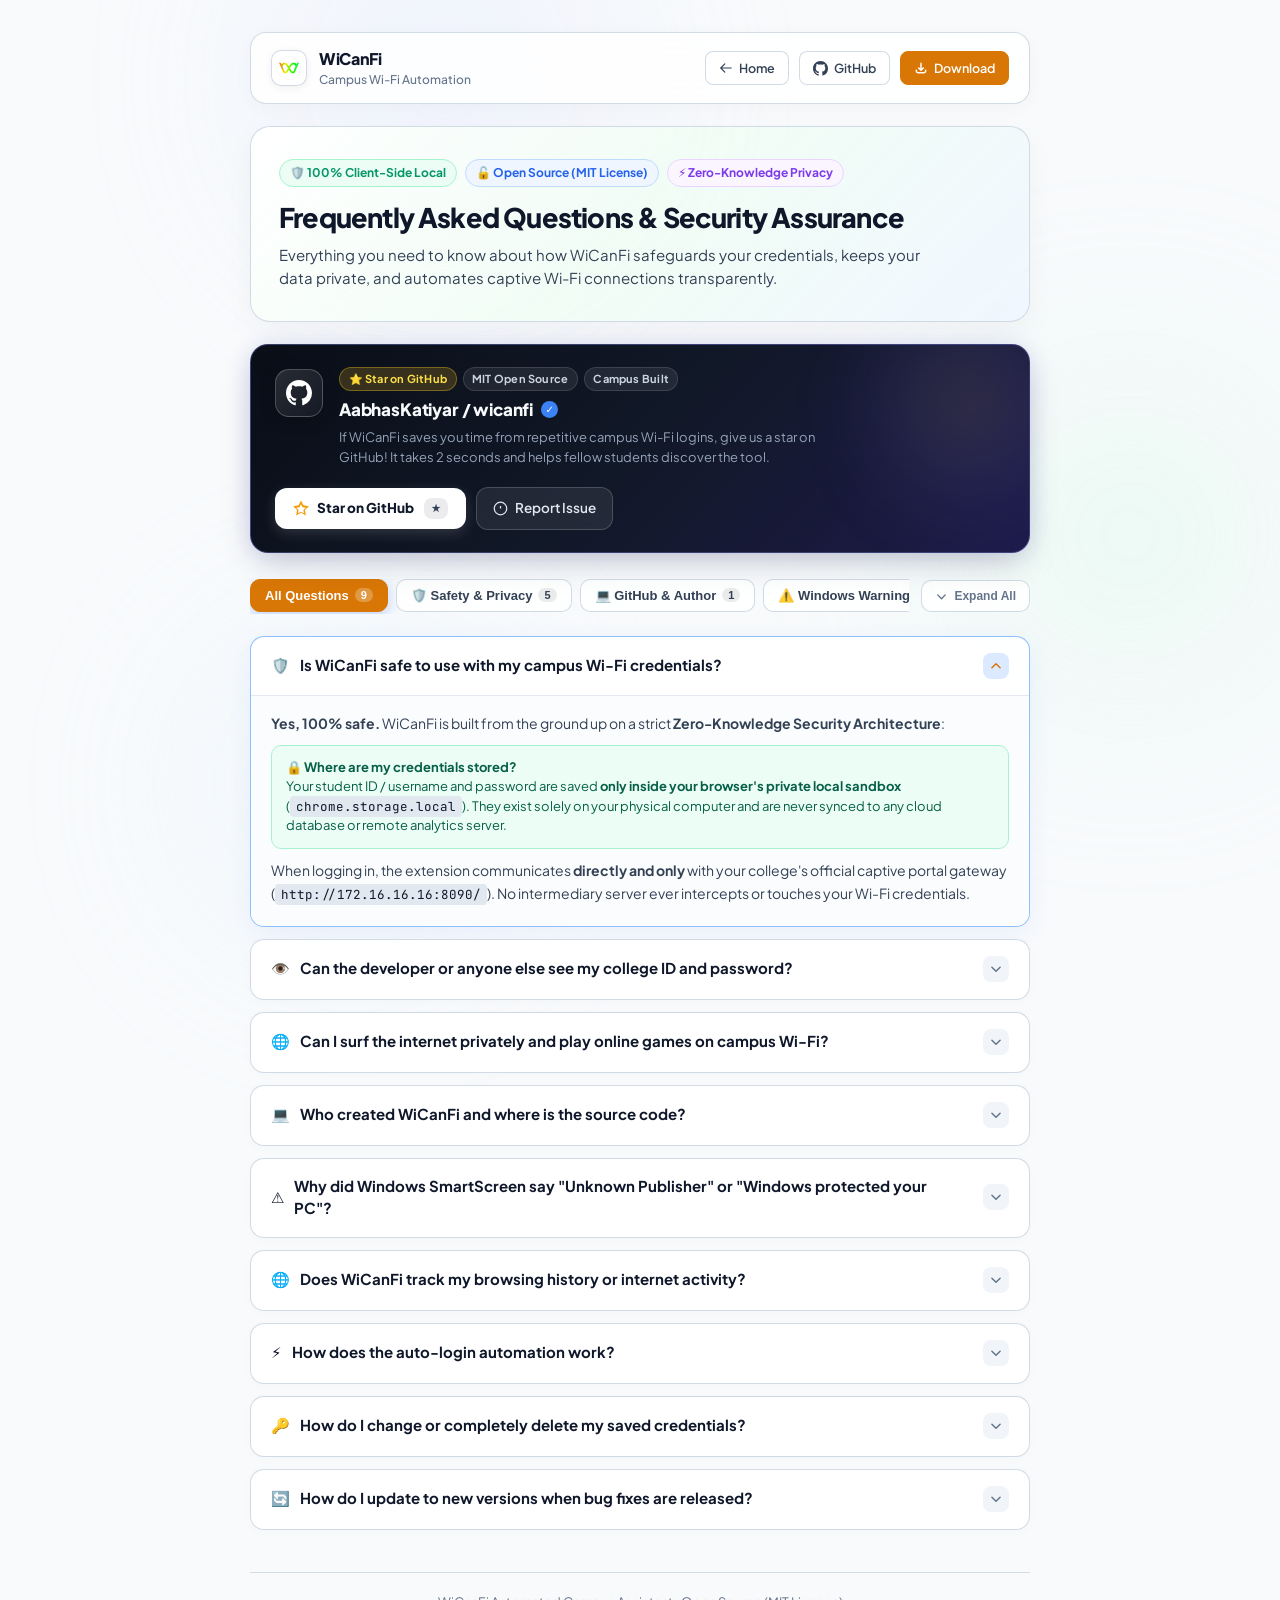
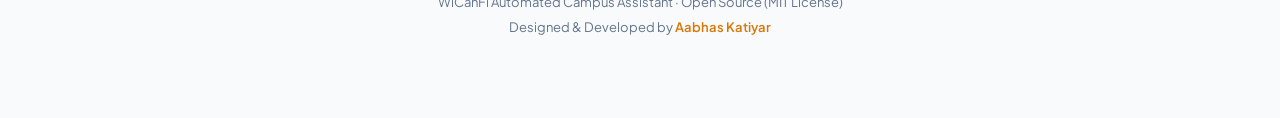
==== commit 8dda8aa9: "chore: initialize WiCanFi public showcase release and documentation" ====
--- a/site/faq.html
+++ b/site/faq.html
@@ -77,7 +77,7 @@
         "name": "Who created WiCanFi and where is the source code?",
         "acceptedAnswer": {
           "@type": "Answer",
-          "text": "WiCanFi was created by Aabhas Katiyar as a public, open-source campus utility. The official repository is available on GitHub at https://github.com/AabhasKatiyar/wicanfi-platform under the MIT License."
+          "text": "WiCanFi was created by Aabhas Katiyar as a public, open-source campus utility. The official repository is available on GitHub at https://github.com/AabhasKatiyar/wicanfi under the MIT License."
         }
       },
       {
@@ -843,6 +843,86 @@
     .faq-footer a:hover {
       text-decoration: underline;
     }
+
+    /* ─── Mobile Responsiveness ────────────────────────────────────────── */
+    @media (max-width: 640px) {
+      .faq-shell {
+        padding: 16px 12px 60px;
+        gap: 16px;
+      }
+
+      .glass-header {
+        flex-direction: column;
+        align-items: stretch;
+        gap: 12px;
+        padding: 12px 14px;
+      }
+
+      .brand {
+        justify-content: flex-start;
+      }
+
+      .header-links {
+        display: grid;
+        grid-template-columns: repeat(3, 1fr);
+        gap: 6px;
+        width: 100%;
+      }
+
+      .header-btn {
+        justify-content: center;
+        padding: 8px 4px;
+        font-size: 12px;
+        width: 100%;
+        text-align: center;
+      }
+
+      .hero-banner {
+        padding: 22px 16px;
+        border-radius: 16px;
+      }
+
+      .hero-title {
+        font-size: 22px !important;
+        line-height: 1.25 !important;
+      }
+
+      .hero-desc {
+        font-size: 13.5px !important;
+      }
+
+      .gh-info-side {
+        flex: 1 1 100%;
+      }
+
+      .gh-actions-side {
+        width: 100%;
+        display: flex;
+        flex-direction: column;
+      }
+
+      .gh-btn-star,
+      .gh-btn-secondary {
+        width: 100%;
+        justify-content: center;
+      }
+
+      .controls-row {
+        flex-direction: column;
+        align-items: stretch;
+        gap: 10px;
+      }
+
+      .filter-bar {
+        width: 100%;
+        padding-bottom: 6px;
+      }
+
+      .toggle-all-btn {
+        width: 100%;
+        justify-content: center;
+      }
+    }
   </style>
 </head>
 <body>
@@ -870,7 +950,7 @@
           <svg width="14" height="14" fill="none" stroke="currentColor" stroke-width="2" viewBox="0 0 24 24"><path stroke-linecap="round" stroke-linejoin="round" d="M10 19l-7-7m0 0l7-7m-7 7h18"/></svg>
           <span>Home</span>
         </a>
-        <a href="https://github.com/AabhasKatiyar/wicanfi-platform" target="_blank" rel="noopener noreferrer" class="header-btn" title="View Source on GitHub">
+        <a href="https://github.com/AabhasKatiyar/wicanfi" target="_blank" rel="noopener noreferrer" class="header-btn" title="View Source on GitHub">
           <svg width="15" height="15" fill="currentColor" viewBox="0 0 24 24"><path d="M12 0C5.37 0 0 5.37 0 12c0 5.31 3.435 9.795 8.205 11.385.6.105.825-.255.825-.57 0-.285-.015-1.23-.015-2.235-3.015.555-3.795-.735-4.035-1.41-.135-.345-.72-1.41-1.23-1.695-.42-.225-1.02-.78-.015-.795.945-.015 1.62.87 1.845 1.23 1.08 1.815 2.805 1.305 3.495.99.105-.78.42-1.305.765-1.605-2.67-.3-5.46-1.335-5.46-5.925 0-1.305.465-2.385 1.23-3.225-.12-.3-.54-1.53.12-3.18 0 0 1.005-.315 3.3 1.23.96-.27 1.98-.405 3-.405s2.04.135 3 .405c2.295-1.56 3.3-1.23 3.3-1.23.66 1.65.24 2.88.12 3.18.765.84 1.23 1.905 1.23 3.225 0 4.605-2.805 5.625-5.475 5.925.435.375.81 1.095.81 2.22 0 1.605-.015 2.895-.015 3.3 0 .315.225.69.825.57A12.02 12.02 0 0024 12c0-6.63-5.37-12-12-12z"/></svg>
           <span>GitHub</span>
         </a>
@@ -921,13 +1001,13 @@
         </div>
 
         <div class="gh-actions-side">
-          <a href="https://github.com/AabhasKatiyar/wicanfi-platform" target="_blank" rel="noopener noreferrer" class="gh-btn-star" id="btnStarGithub" title="Star AabhasKatiyar/wicanfi on GitHub">
+          <a href="https://github.com/AabhasKatiyar/wicanfi" target="_blank" rel="noopener noreferrer" class="gh-btn-star" id="btnStarGithub" title="Star AabhasKatiyar/wicanfi on GitHub">
             <svg class="star-icon" width="16" height="16" fill="currentColor" viewBox="0 0 24 24"><path d="M12 .587l3.668 7.431 8.2 1.192-5.934 5.784 1.399 8.165-7.333-3.856-7.333 3.856 1.399-8.165-5.934-5.784 8.2-1.192zm0 5.702l-2.223 4.505-4.972.723 3.598 3.507-.848 4.951 4.445-2.338 4.445 2.338-.848-4.951 3.598-3.507-4.972-.723z"/></svg>
             <span class="star-btn-label">Star on GitHub</span>
             <span class="star-count-badge" id="ghStarCount">★</span>
           </a>
 
-          <a href="https://github.com/AabhasKatiyar/wicanfi-platform/issues" target="_blank" rel="noopener noreferrer" class="gh-btn-secondary" id="btnReportIssue" title="Report a Bug or Suggest a Feature">
+          <a href="https://github.com/AabhasKatiyar/wicanfi/issues" target="_blank" rel="noopener noreferrer" class="gh-btn-secondary" id="btnReportIssue" title="Report a Bug or Suggest a Feature">
             <svg width="15" height="15" fill="none" stroke="currentColor" stroke-width="2" viewBox="0 0 24 24"><circle cx="12" cy="12" r="10"></circle><line x1="12" y1="8" x2="12" y2="12"></line><line x1="12" y1="16" x2="12.01" y2="16"></line></svg>
             <span>Report Issue</span>
           </a>
@@ -940,11 +1020,11 @@
       <div class="filter-bar" role="tablist" aria-label="Question Categories">
         <button type="button" class="filter-chip active" data-filter="all" role="tab" aria-selected="true">
           <span>All Questions</span>
-          <span class="chip-count">8</span>
+          <span class="chip-count">9</span>
         </button>
         <button type="button" class="filter-chip" data-filter="safety" role="tab" aria-selected="false">
           <span>🛡️ Safety &amp; Privacy</span>
-          <span class="chip-count">4</span>
+          <span class="chip-count">5</span>
         </button>
         <button type="button" class="filter-chip" data-filter="github" role="tab" aria-selected="false">
           <span>💻 GitHub &amp; Author</span>
@@ -1015,6 +1095,31 @@
         </div>
       </article>
 
+      <!-- Q2.5: Private Surfing & Gaming -->
+      <article class="faq-card" data-category="safety">
+        <div class="faq-question">
+          <div class="faq-q-text">
+            <span>🌐</span>
+            <span>Can I surf the internet privately and play online games on campus Wi-Fi?</span>
+          </div>
+          <div class="faq-toggle-icon">
+            <svg width="14" height="14" fill="none" stroke="currentColor" stroke-width="2.5" viewBox="0 0 24 24"><path stroke-linecap="round" stroke-linejoin="round" d="M19 9l-7 7-7-7"/></svg>
+          </div>
+        </div>
+        <div class="faq-answer">
+          <div class="faq-answer-inner">
+            <p><strong>Yes, 100% privately.</strong> WiCanFi features built-in private stealth routing:</p>
+            <div class="highlight-box highlight-emerald">
+              <strong>🔒 Pure Freedom &amp; Zero Firewall Blocks:</strong><br>
+              All your web browsing requests travel over edge-encrypted HTTPS tunnels. Campus firewalls cannot inspect, filter, or log your personal traffic. You can freely enjoy online multiplayer games, media streams, and normal internet browsing with zero block screens and zero connection resets.
+            </div>
+            <p>
+              Best of all, you don't need heavy third-party VPN apps that throttle your bandwidth or drain battery. Everything is enabled with one simple toggle right inside WiCanFi.
+            </p>
+          </div>
+        </div>
+      </article>
+
       <!-- Q3: GitHub & Author -->
       <article class="faq-card" data-category="github">
         <div class="faq-question">
@@ -1033,7 +1138,7 @@
             </p>
             <div class="highlight-box highlight-blue">
               <strong>🔗 Official GitHub Repository:</strong><br>
-              <a href="https://github.com/AabhasKatiyar/wicanfi-platform" target="_blank" style="color: #1e40af; font-weight: 700; text-decoration: underline;">https://github.com/AabhasKatiyar/wicanfi-platform</a><br>
+              <a href="https://github.com/AabhasKatiyar/wicanfi" target="_blank" style="color: #1e40af; font-weight: 700; text-decoration: underline;">https://github.com/AabhasKatiyar/wicanfi</a><br>
               <span style="font-size: 12.5px; color: #475569;">Author Profile: <a href="https://github.com/AabhasKatiyar" target="_blank" style="color: #2563eb;">@AabhasKatiyar</a></span>
             </div>
             <p>
